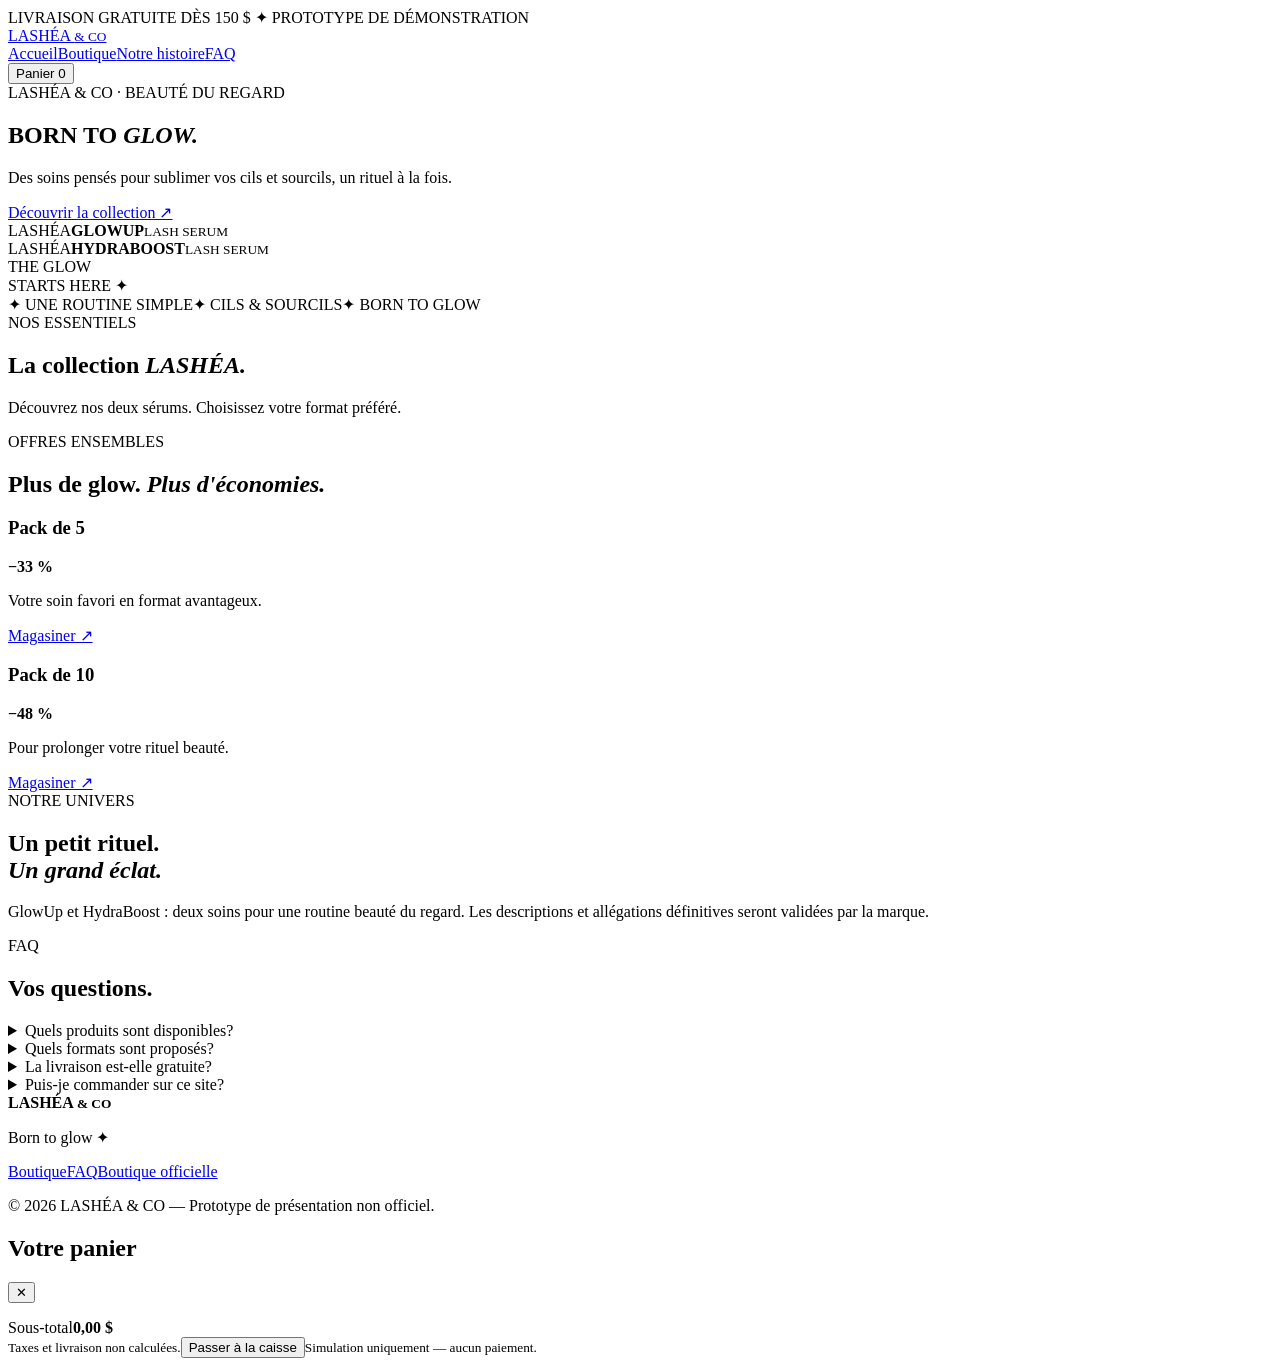
==== index.html @ ee46c4c0 "Add LASHÉA storefront prototype HTML" ====
<!doctype html>
<html lang="fr"><head><meta charset="utf-8"><meta name="viewport" content="width=device-width,initial-scale=1"><meta name="description" content="LASHÉA & CO — Sérums pour cils et sourcils."><title>LASHÉA & CO | Born to Glow</title><link rel="stylesheet" href="styles.css"><script src="app.js" defer></script></head>
<body><div class="notice">LIVRAISON GRATUITE DÈS 150 $ ✦ PROTOTYPE DE DÉMONSTRATION</div><header><a class="logo" href="#accueil">LASHÉA <small>& CO</small></a><nav><a href="#accueil">Accueil</a><a href="#boutique">Boutique</a><a href="#histoire">Notre histoire</a><a href="#faq">FAQ</a></nav><button id="cartOpen">Panier <span id="count">0</span></button></header>
<main><section class="hero" id="accueil"><div class="hero-copy"><span class="eyebrow">LASHÉA & CO · BEAUTÉ DU REGARD</span><h1>BORN TO <em>GLOW.</em></h1><p>Des soins pensés pour sublimer vos cils et sourcils, un rituel à la fois.</p><a class="btn" href="#boutique">Découvrir la collection ↗</a></div><div class="hero-visual"><div class="sun"></div><div class="bottle left"><span>LASHÉA</span><b>GLOWUP</b><small>LASH SERUM</small></div><div class="bottle right"><span>LASHÉA</span><b>HYDRABOOST</b><small>LASH SERUM</small></div><div class="visual-label">THE GLOW<br>STARTS HERE ✦</div></div></section>
<div class="strip"><span>✦ UNE ROUTINE SIMPLE</span><span>✦ CILS & SOURCILS</span><span>✦ BORN TO GLOW</span></div>
<section class="section" id="boutique"><span class="eyebrow">NOS ESSENTIELS</span><h2>La collection <em>LASHÉA.</em></h2><p class="muted">Découvrez nos deux sérums. Choisissez votre format préféré.</p><div class="products" id="products"></div></section>
<section class="offers"><span class="eyebrow">OFFRES ENSEMBLES</span><h2>Plus de glow. <em>Plus d'économies.</em></h2><div class="offer-grid"><div><h3>Pack de 5</h3><strong>−33 %</strong><p>Votre soin favori en format avantageux.</p><a href="#boutique">Magasiner ↗</a></div><div><h3>Pack de 10</h3><strong>−48 %</strong><p>Pour prolonger votre rituel beauté.</p><a href="#boutique">Magasiner ↗</a></div></div></section>
<section class="section story" id="histoire"><span class="eyebrow">NOTRE UNIVERS</span><h2>Un petit rituel.<br><em>Un grand éclat.</em></h2><p>GlowUp et HydraBoost : deux soins pour une routine beauté du regard. Les descriptions et allégations définitives seront validées par la marque.</p></section>
<section class="section" id="faq"><span class="eyebrow">FAQ</span><h2>Vos questions.</h2><details><summary>Quels produits sont disponibles?</summary><p>GlowUp et HydraBoost, sérums pour cils et sourcils.</p></details><details><summary>Quels formats sont proposés?</summary><p>Unité, pack de 5 et pack de 10. Les prix finaux restent à confirmer.</p></details><details><summary>La livraison est-elle gratuite?</summary><p>Le seuil annoncé est de 150 $, sous réserve de confirmation des conditions.</p></details><details><summary>Puis-je commander sur ce site?</summary><p>Non. Il s'agit d'un prototype : aucun paiement réel n'est activé.</p></details></section></main>
<footer><div><strong class="logo">LASHÉA <small>& CO</small></strong><p>Born to glow ✦</p></div><div><a href="#boutique">Boutique</a><a href="#faq">FAQ</a><a href="https://lashea-co-store.myshopify.com/">Boutique officielle</a></div><p>© 2026 LASHÉA & CO — Prototype de présentation non officiel.</p></footer>
<div id="shade" hidden></div><aside id="cart" aria-label="Panier" aria-hidden="true"><div class="cart-head"><h2>Votre panier</h2><button id="cartClose" aria-label="Fermer">✕</button></div><div id="cartItems"></div><div class="cart-bottom"><p id="shipping"></p><div class="total"><span>Sous-total</span><b id="total">0,00 $</b></div><small>Taxes et livraison non calculées.</small><button class="btn" id="checkout">Passer à la caisse</button><small>Simulation uniquement — aucun paiement.</small></div></aside>
<dialog id="productModal"><button class="x" id="productClose" aria-label="Fermer">✕</button><div id="productContent"></div></dialog><dialog id="demoModal"><h2>Prototype de démonstration ✦</h2><p>Le panier fonctionne, mais aucun paiement réel n'est accepté. Stripe et la gestion sécurisée des commandes seront ajoutés avant le lancement.</p><button class="btn" id="demoClose">Continuer</button></dialog></body></html>
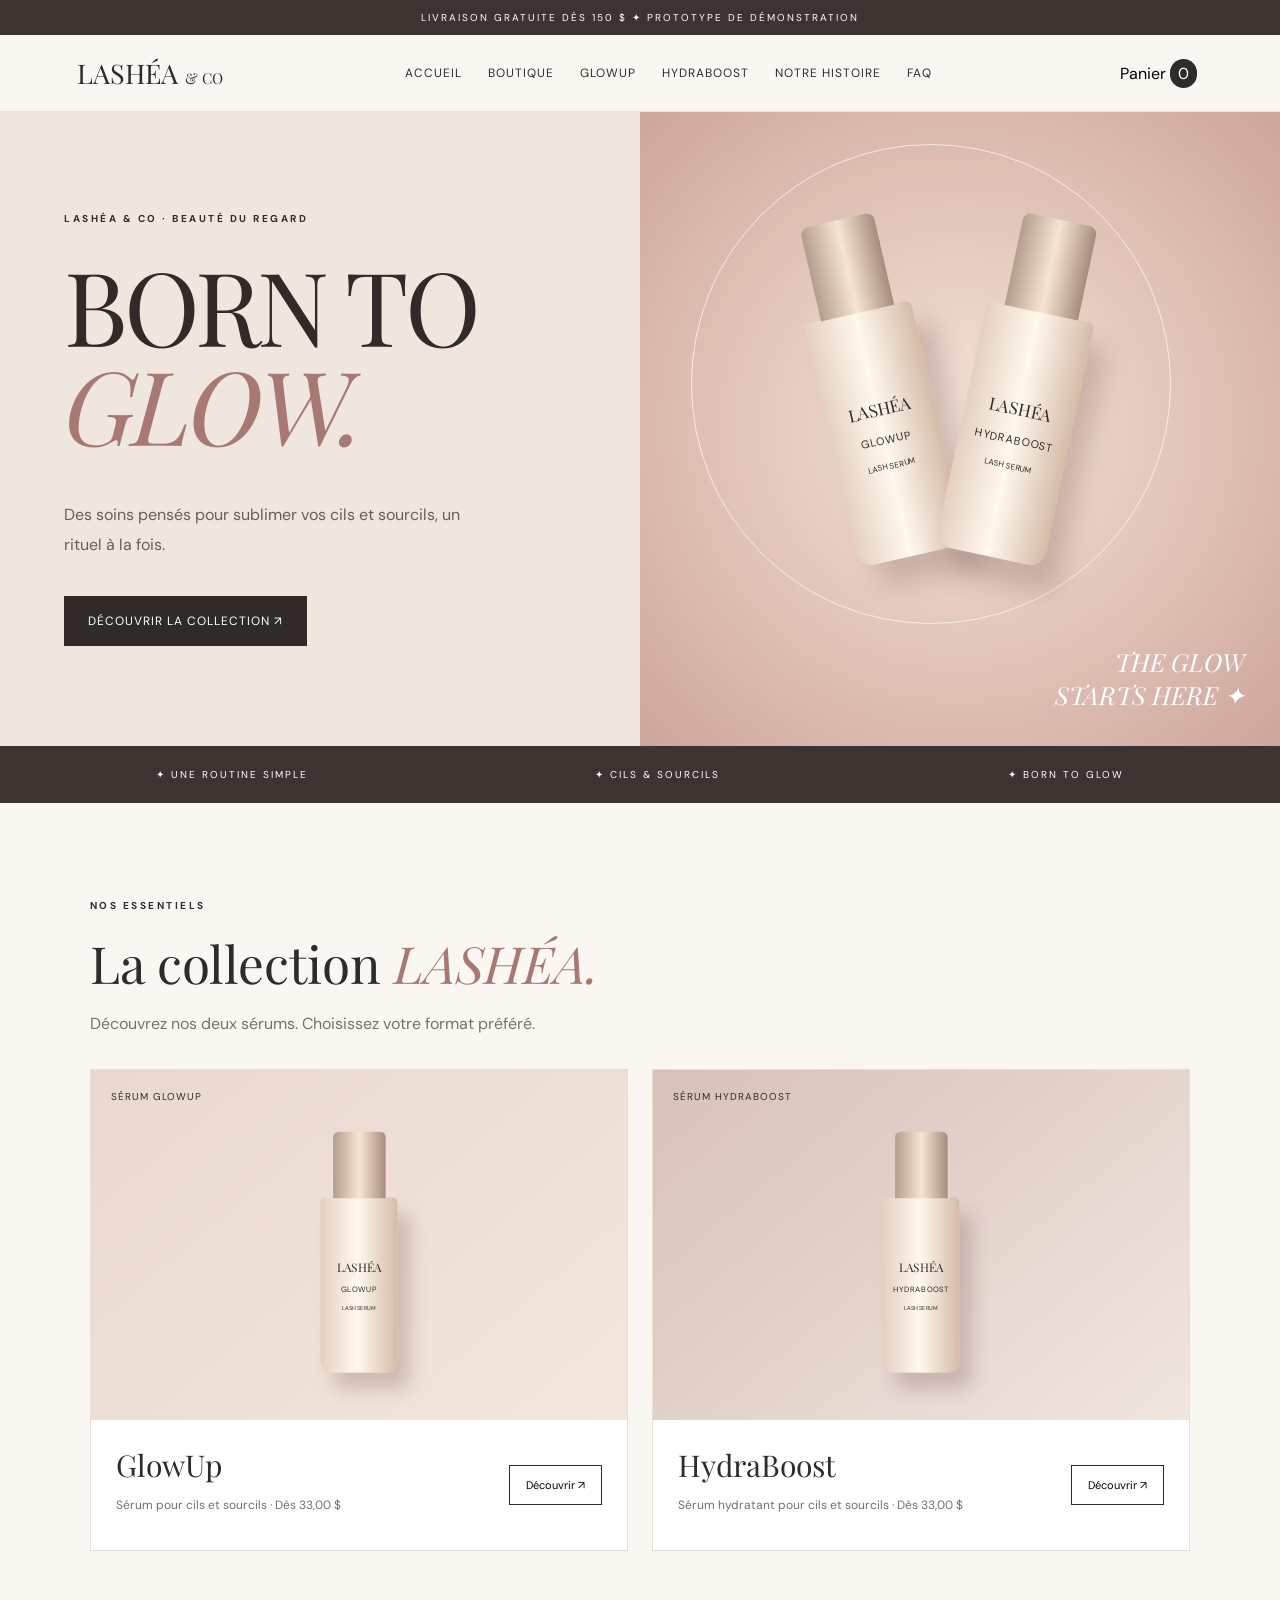
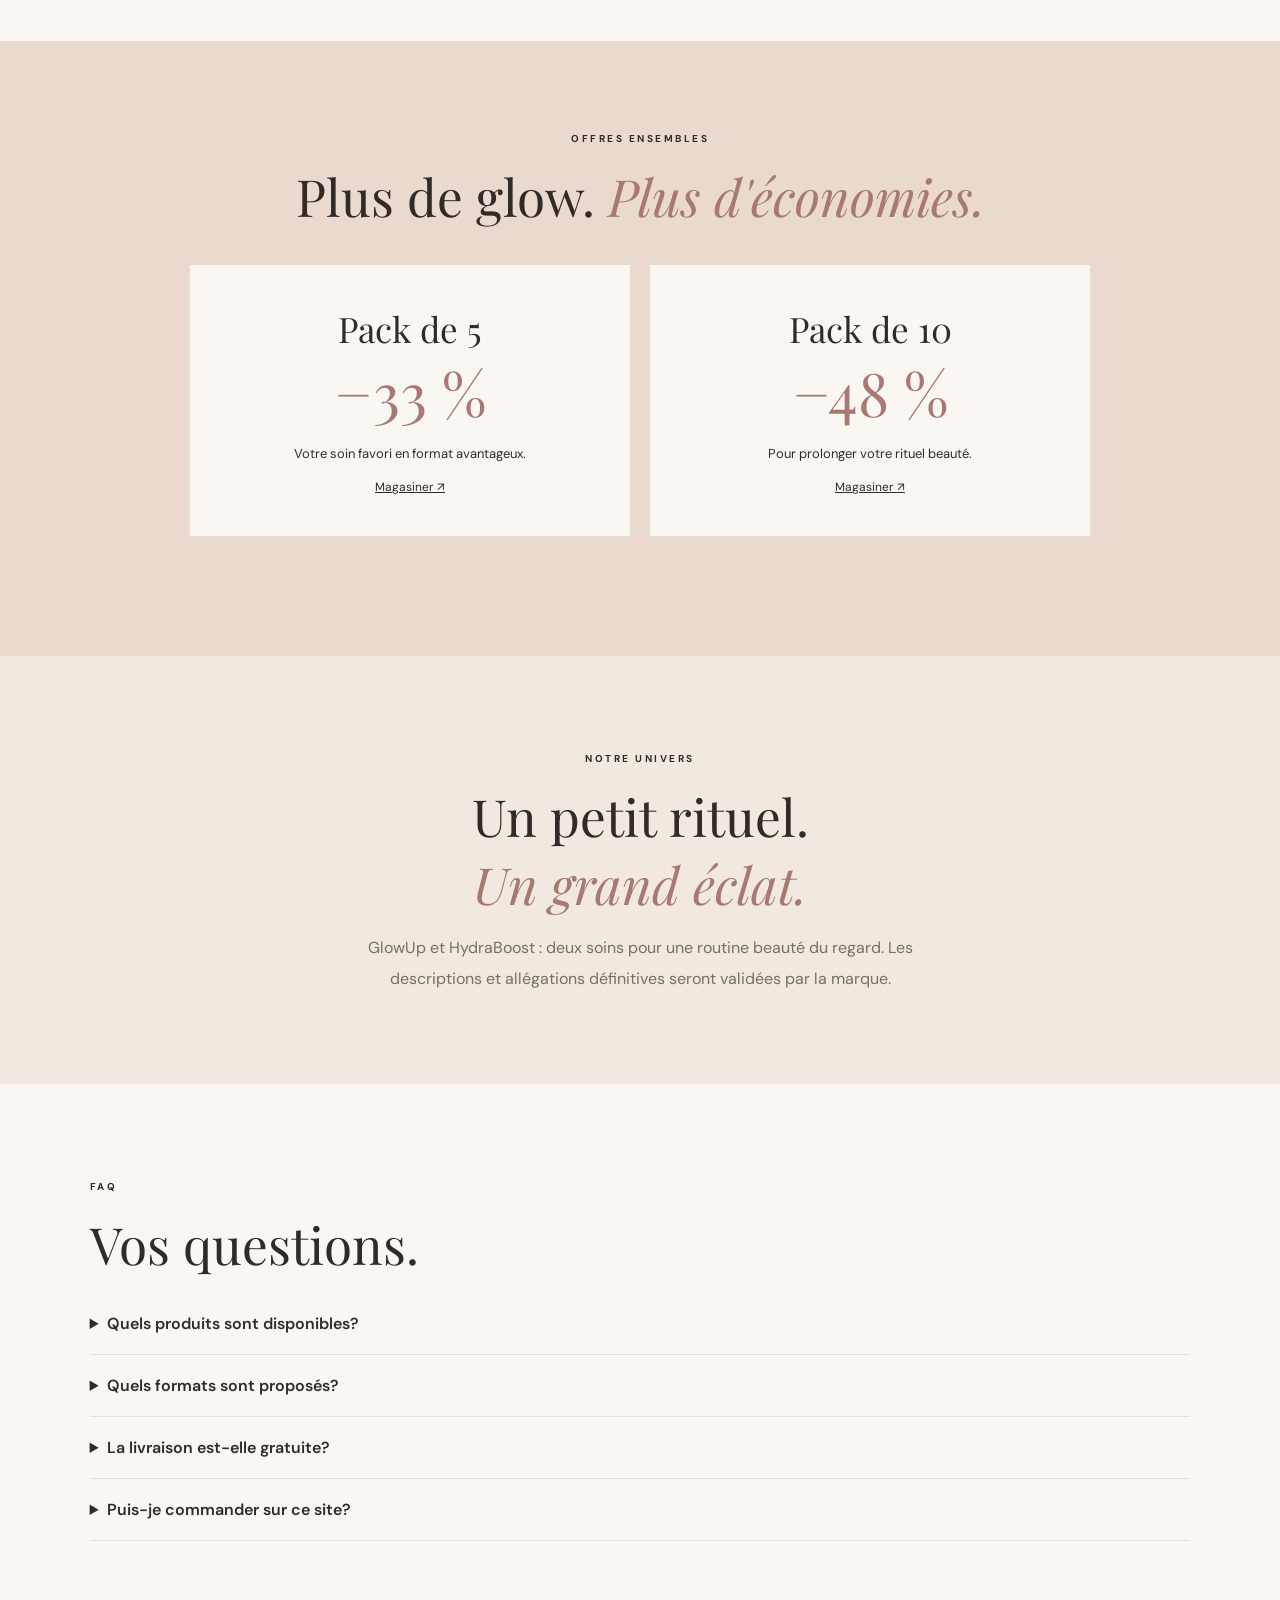
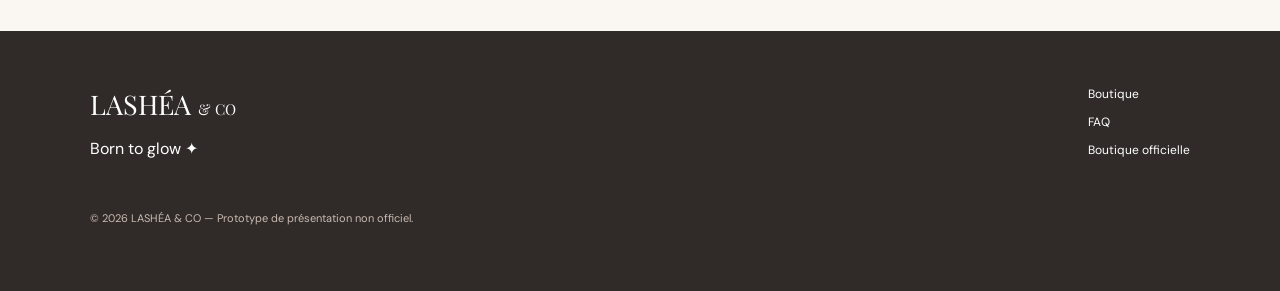
==== commit 585793c1: "Add dedicated product page container and product navigation" ====
--- a/index.html
+++ b/index.html
@@ -1,12 +1,12 @@
 <!doctype html>
 <html lang="fr"><head><meta charset="utf-8"><meta name="viewport" content="width=device-width,initial-scale=1"><meta name="description" content="LASHÉA & CO — Sérums pour cils et sourcils."><title>LASHÉA & CO | Born to Glow</title><link rel="stylesheet" href="styles.css"><script src="app.js" defer></script></head>
-<body><div class="notice">LIVRAISON GRATUITE DÈS 150 $ ✦ PROTOTYPE DE DÉMONSTRATION</div><header><a class="logo" href="#accueil">LASHÉA <small>& CO</small></a><nav><a href="#accueil">Accueil</a><a href="#boutique">Boutique</a><a href="#histoire">Notre histoire</a><a href="#faq">FAQ</a></nav><button id="cartOpen">Panier <span id="count">0</span></button></header>
-<main><section class="hero" id="accueil"><div class="hero-copy"><span class="eyebrow">LASHÉA & CO · BEAUTÉ DU REGARD</span><h1>BORN TO <em>GLOW.</em></h1><p>Des soins pensés pour sublimer vos cils et sourcils, un rituel à la fois.</p><a class="btn" href="#boutique">Découvrir la collection ↗</a></div><div class="hero-visual"><div class="sun"></div><div class="bottle left"><span>LASHÉA</span><b>GLOWUP</b><small>LASH SERUM</small></div><div class="bottle right"><span>LASHÉA</span><b>HYDRABOOST</b><small>LASH SERUM</small></div><div class="visual-label">THE GLOW<br>STARTS HERE ✦</div></div></section>
+<body><div class="notice">LIVRAISON GRATUITE DÈS 150 $ ✦ PROTOTYPE DE DÉMONSTRATION</div><header><a class="logo" href="#accueil">LASHÉA <small>& CO</small></a><nav><a href="#accueil">Accueil</a><a href="#boutique">Boutique</a><a href="#produit/glowup">GlowUp</a><a href="#produit/hydraboost">HydraBoost</a><a href="#histoire">Notre histoire</a><a href="#faq">FAQ</a></nav><button id="cartOpen">Panier <span id="count">0</span></button></header>
+<main><section id="productPage" class="section" hidden></section><div id="homeContent"><section class="hero" id="accueil"><div class="hero-copy"><span class="eyebrow">LASHÉA & CO · BEAUTÉ DU REGARD</span><h1>BORN TO <em>GLOW.</em></h1><p>Des soins pensés pour sublimer vos cils et sourcils, un rituel à la fois.</p><a class="btn" href="#boutique">Découvrir la collection ↗</a></div><div class="hero-visual"><div class="sun"></div><div class="bottle left"><span>LASHÉA</span><b>GLOWUP</b><small>LASH SERUM</small></div><div class="bottle right"><span>LASHÉA</span><b>HYDRABOOST</b><small>LASH SERUM</small></div><div class="visual-label">THE GLOW<br>STARTS HERE ✦</div></div></section>
 <div class="strip"><span>✦ UNE ROUTINE SIMPLE</span><span>✦ CILS & SOURCILS</span><span>✦ BORN TO GLOW</span></div>
 <section class="section" id="boutique"><span class="eyebrow">NOS ESSENTIELS</span><h2>La collection <em>LASHÉA.</em></h2><p class="muted">Découvrez nos deux sérums. Choisissez votre format préféré.</p><div class="products" id="products"></div></section>
 <section class="offers"><span class="eyebrow">OFFRES ENSEMBLES</span><h2>Plus de glow. <em>Plus d'économies.</em></h2><div class="offer-grid"><div><h3>Pack de 5</h3><strong>−33 %</strong><p>Votre soin favori en format avantageux.</p><a href="#boutique">Magasiner ↗</a></div><div><h3>Pack de 10</h3><strong>−48 %</strong><p>Pour prolonger votre rituel beauté.</p><a href="#boutique">Magasiner ↗</a></div></div></section>
 <section class="section story" id="histoire"><span class="eyebrow">NOTRE UNIVERS</span><h2>Un petit rituel.<br><em>Un grand éclat.</em></h2><p>GlowUp et HydraBoost : deux soins pour une routine beauté du regard. Les descriptions et allégations définitives seront validées par la marque.</p></section>
-<section class="section" id="faq"><span class="eyebrow">FAQ</span><h2>Vos questions.</h2><details><summary>Quels produits sont disponibles?</summary><p>GlowUp et HydraBoost, sérums pour cils et sourcils.</p></details><details><summary>Quels formats sont proposés?</summary><p>Unité, pack de 5 et pack de 10. Les prix finaux restent à confirmer.</p></details><details><summary>La livraison est-elle gratuite?</summary><p>Le seuil annoncé est de 150 $, sous réserve de confirmation des conditions.</p></details><details><summary>Puis-je commander sur ce site?</summary><p>Non. Il s'agit d'un prototype : aucun paiement réel n'est activé.</p></details></section></main>
+<section class="section" id="faq"><span class="eyebrow">FAQ</span><h2>Vos questions.</h2><details><summary>Quels produits sont disponibles?</summary><p>GlowUp et HydraBoost, sérums pour cils et sourcils.</p></details><details><summary>Quels formats sont proposés?</summary><p>Unité, pack de 5 et pack de 10. Les prix finaux restent à confirmer.</p></details><details><summary>La livraison est-elle gratuite?</summary><p>Le seuil annoncé est de 150 $, sous réserve de confirmation des conditions.</p></details><details><summary>Puis-je commander sur ce site?</summary><p>Non. Il s'agit d'un prototype : aucun paiement réel n'est activé.</p></details></section></div></main>
 <footer><div><strong class="logo">LASHÉA <small>& CO</small></strong><p>Born to glow ✦</p></div><div><a href="#boutique">Boutique</a><a href="#faq">FAQ</a><a href="https://lashea-co-store.myshopify.com/">Boutique officielle</a></div><p>© 2026 LASHÉA & CO — Prototype de présentation non officiel.</p></footer>
 <div id="shade" hidden></div><aside id="cart" aria-label="Panier" aria-hidden="true"><div class="cart-head"><h2>Votre panier</h2><button id="cartClose" aria-label="Fermer">✕</button></div><div id="cartItems"></div><div class="cart-bottom"><p id="shipping"></p><div class="total"><span>Sous-total</span><b id="total">0,00 $</b></div><small>Taxes et livraison non calculées.</small><button class="btn" id="checkout">Passer à la caisse</button><small>Simulation uniquement — aucun paiement.</small></div></aside>
 <dialog id="productModal"><button class="x" id="productClose" aria-label="Fermer">✕</button><div id="productContent"></div></dialog><dialog id="demoModal"><h2>Prototype de démonstration ✦</h2><p>Le panier fonctionne, mais aucun paiement réel n'est accepté. Stripe et la gestion sécurisée des commandes seront ajoutés avant le lancement.</p><button class="btn" id="demoClose">Continuer</button></dialog></body></html>
--- a/styles.css
+++ b/styles.css
@@ -0,0 +1,2 @@
+@import url('https://fonts.googleapis.com/css2?family=DM+Sans:wght@400;500;600;700&family=Playfair+Display:ital,wght@0,400;1,400&display=swap');
+:root{--cream:#faf7f2;--ink:#302b28;--rose:#b88780;--line:#e7ded5}*{box-sizing:border-box}html{scroll-behavior:smooth}body{margin:0;background:var(--cream);color:var(--ink);font-family:'DM Sans',sans-serif}button,a{font:inherit}button{cursor:pointer}a{text-decoration:none;color:inherit}.notice{text-align:center;background:#3c3431;color:white;padding:11px;font-size:10px;letter-spacing:2px}header{position:sticky;top:0;z-index:10;background:var(--cream);border-bottom:1px solid var(--line);padding:20px 6%;display:flex;align-items:center;justify-content:space-between;gap:20px}.logo{font:27px 'Playfair Display',serif;white-space:nowrap}.logo small{font-size:15px}nav{display:flex;gap:26px;font-size:12px;text-transform:uppercase;letter-spacing:1px}nav a:hover{color:var(--rose)}header button{border:0;background:none;white-space:nowrap}#count{background:var(--ink);color:white;border-radius:20px;padding:4px 8px}.hero{display:grid;grid-template-columns:1fr 1fr;min-height:570px;background:#efe7de}.hero-copy{padding:100px 10%;display:flex;align-items:flex-start;justify-content:center;flex-direction:column}.eyebrow{font-size:10px;letter-spacing:2.5px;font-weight:700}.hero h1{font:normal clamp(65px,8vw,120px)/.97 'Playfair Display',serif;letter-spacing:-4px;margin:30px 0}.hero h1 em,h2 em{color:#a87972}.hero p{line-height:1.9;color:#665e59;max-width:400px}.btn{display:inline-block;background:var(--ink);color:white;border:1px solid var(--ink);padding:16px 23px;font-size:12px;text-transform:uppercase;letter-spacing:1px;margin-top:20px}.btn:hover{background:#66534e}.hero-visual{position:relative;overflow:hidden;min-height:470px;background:radial-gradient(circle,#f6e5da,#cda59a)}.sun{position:absolute;border:1px solid #ffffffaa;width:480px;height:480px;border-radius:50%;top:5%;left:8%}.bottle{width:110px;height:250px;position:absolute;top:31%;left:39%;border-radius:7px 7px 16px 16px;background:linear-gradient(90deg,#e4d0c0,#fff8ed 48%,#d5bba9);box-shadow:18px 24px 24px #6b4d4940;display:flex;flex-direction:column;align-items:center;justify-content:center;gap:14px;font:17px 'Playfair Display',serif}.bottle:before{content:'';position:absolute;width:75px;height:95px;top:-94px;border-radius:8px 8px 0 0;background:linear-gradient(90deg,#b49d8d,#f7e5d3,#a78c7d)}.bottle b{font:11px 'DM Sans',sans-serif;letter-spacing:1px}.bottle small{font:8px 'DM Sans',sans-serif}.bottle.left{transform:translateX(-60px) rotate(-13deg)}.bottle.right{transform:translateX(70px) rotate(12deg)}.visual-label{position:absolute;bottom:35px;right:35px;color:white;font:italic 25px 'Playfair Display',serif;text-align:right}.strip{display:flex;justify-content:space-around;gap:20px;flex-wrap:wrap;background:#3c3431;color:white;padding:22px;font-size:10px;letter-spacing:2px}.section{padding:90px 7%}.section h2,.offers h2{font:normal clamp(35px,4vw,58px) 'Playfair Display',serif;margin:15px 0}.muted{color:#7b7069}.products{display:grid;grid-template-columns:repeat(2,minmax(0,1fr));gap:24px;margin-top:35px}.product{background:white;border:1px solid var(--line)}.product-art{height:350px;position:relative;display:grid;place-items:center;background:linear-gradient(140deg,#e9d8cd,#f4e7dc)}.product:nth-child(2) .product-art{background:linear-gradient(140deg,#d7c1b7,#f1e6df)}.product-art .bottle{position:relative;top:40px;left:auto;transform:none;scale:.7}.tag{position:absolute;top:20px;left:20px;font-size:10px;letter-spacing:1px}.product-info{padding:25px;display:flex;justify-content:space-between;align-items:center;gap:12px}.product-info h3{font:30px 'Playfair Display',serif;margin:0}.product-info p{font-size:12px;color:#776e68}.product-info button{background:none;border:1px solid var(--ink);padding:12px 16px;font-size:11px}.offers{text-align:center;background:#e9d9ce;padding:85px 7%}.offer-grid{display:grid;grid-template-columns:1fr 1fr;gap:20px;max-width:900px;margin:35px auto}.offer-grid>div{background:#faf7f2;padding:40px 20px}.offer-grid h3{font:35px 'Playfair Display',serif;margin:0}.offer-grid strong{font:60px 'Playfair Display',serif;color:#a87972}.offer-grid p{font-size:13px}.offer-grid a{text-decoration:underline;font-size:12px}.story{text-align:center;background:#f1e8df}.story p{max-width:620px;margin:auto;line-height:1.9;color:#776e68}details{border-bottom:1px solid var(--line);padding:20px 0}summary{cursor:pointer;font-weight:600}details p{color:#776e68;line-height:1.8}footer{background:#302b28;color:white;padding:55px 7%;display:flex;justify-content:space-between;gap:25px;flex-wrap:wrap}footer div:nth-child(2){display:flex;flex-direction:column;gap:12px;font-size:12px}footer>p{font-size:11px;color:#c9bbb3;width:100%}#shade{position:fixed;inset:0;background:#0007;z-index:20}#shade[hidden]{display:none}#cart{position:fixed;right:0;top:0;bottom:0;width:min(420px,100vw);background:var(--cream);z-index:21;transform:translateX(105%);transition:transform .25s;display:flex;flex-direction:column}#cart.open{transform:translateX(0)}.cart-head{display:flex;justify-content:space-between;align-items:center;padding:20px;border-bottom:1px solid var(--line)}.cart-head button,.x{border:0;background:none;font-size:23px}.cart-head h2{font:30px 'Playfair Display',serif}#cartItems{padding:20px;overflow:auto;flex:1}.line{padding:15px 0;border-bottom:1px solid var(--line);display:flex;justify-content:space-between;gap:10px}.line small{display:block;color:#7b7069;margin:8px 0}.qty{display:flex;gap:12px;align-items:center}.qty button{border:1px solid var(--line);background:white;padding:5px 10px}.cart-bottom{border-top:1px solid var(--line);padding:20px}.cart-bottom small{display:block;color:#7b7069;font-size:11px;margin-top:12px}.cart-bottom .btn{width:100%}.total{display:flex;justify-content:space-between;margin:20px 0}dialog{border:0;background:var(--cream);color:var(--ink);width:min(560px,calc(100% - 25px));padding:40px;box-shadow:0 15px 60px #0004}dialog::backdrop{background:#0008}dialog h2{font:40px 'Playfair Display',serif}dialog p{line-height:1.8;color:#7b7069}dialog .x{position:absolute;top:10px;right:15px}.format{width:100%;display:flex;justify-content:space-between;gap:12px;padding:15px;background:white;border:1px solid var(--line);margin:8px 0;text-align:left}.format.selected{outline:2px solid var(--ink)}.actions{display:flex;gap:12px;align-items:center}.actions input{width:70px;padding:15px;border:1px solid var(--line)}.actions .btn{flex:1}#demoModal{text-align:center}@media(max-width:800px){header{padding:16px 5%;flex-wrap:wrap}nav{order:3;width:100%;justify-content:center;gap:16px;overflow:auto}nav a{font-size:10px}.hero{grid-template-columns:1fr}.hero-copy{padding:65px 7%}.hero h1{font-size:78px}.hero-visual{min-height:440px}.section{padding:65px 5%}.product-art{height:290px}.product-info{flex-wrap:wrap}.product-info button{width:100%}}@media(max-width:520px){.products,.offer-grid{grid-template-columns:1fr}.hero h1{font-size:65px}.product-art{height:320px}.strip{font-size:9px}.logo{font-size:23px}dialog{padding:25px}}
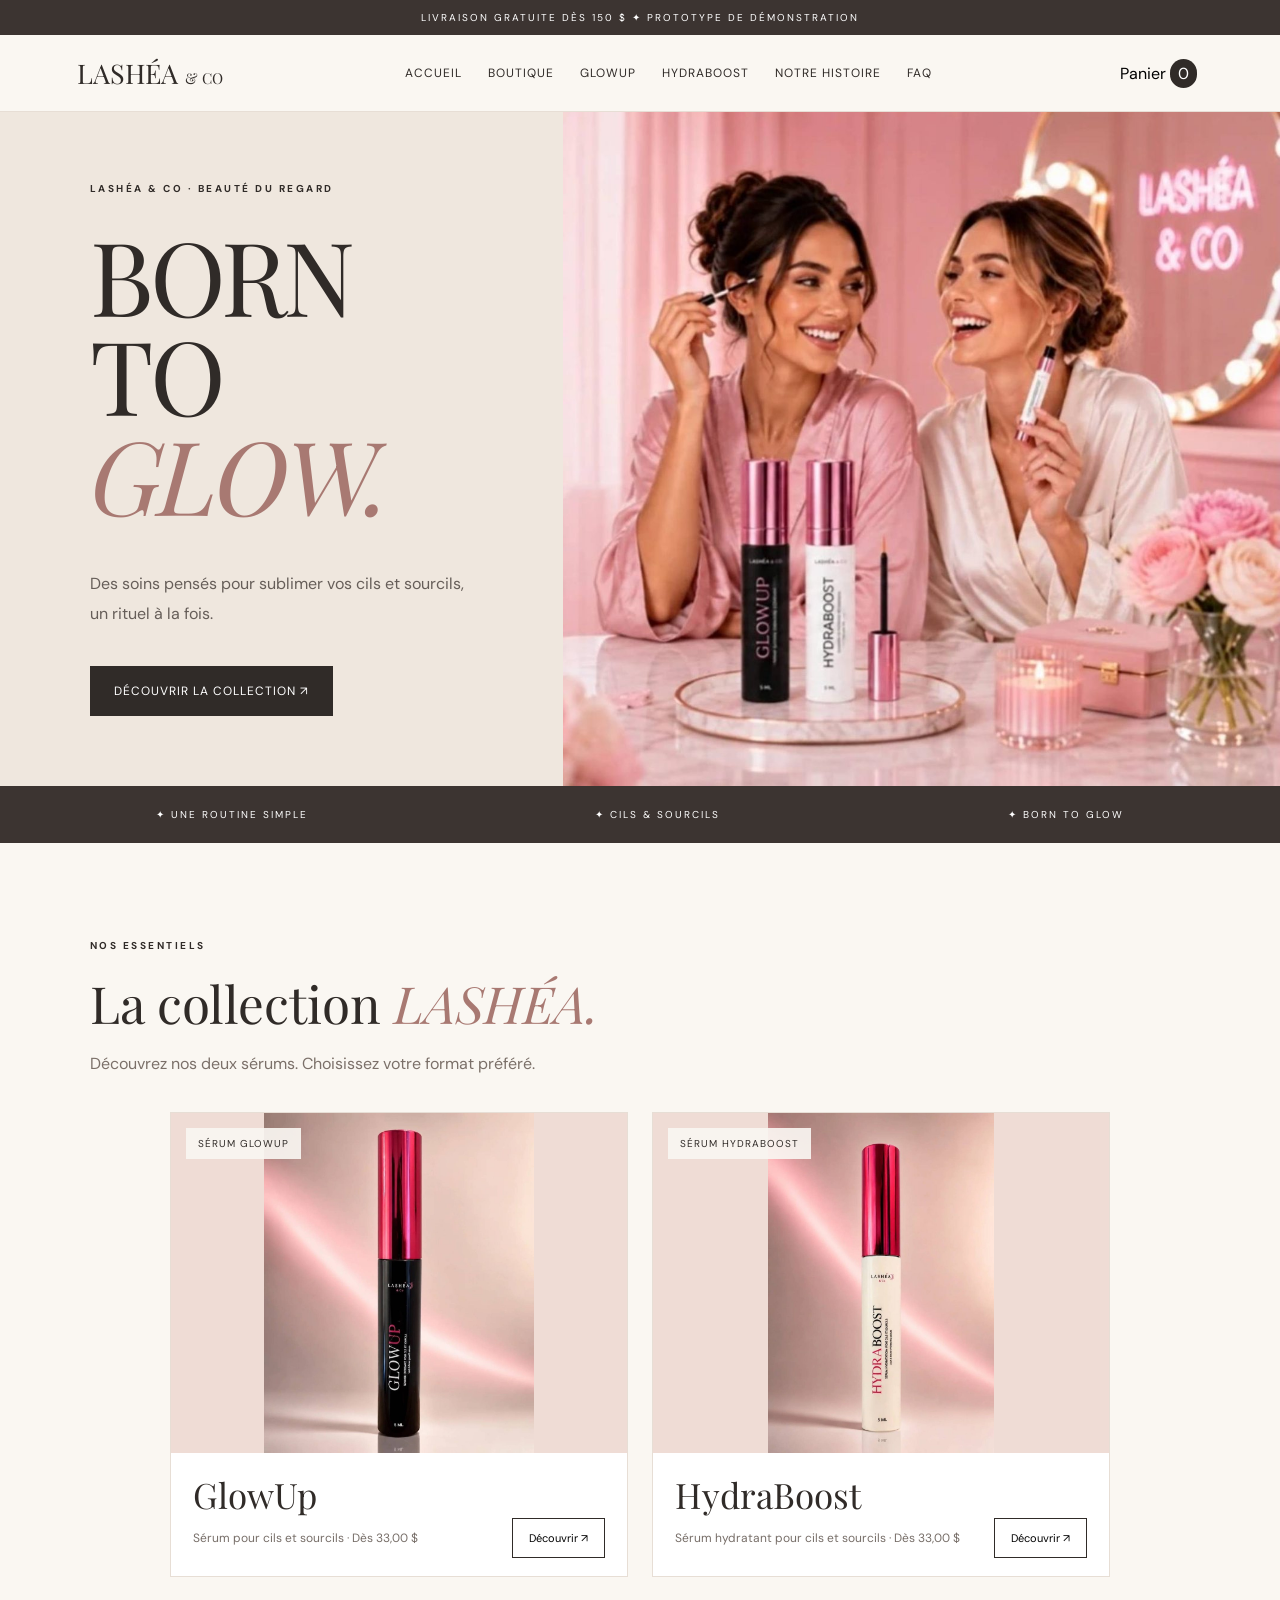
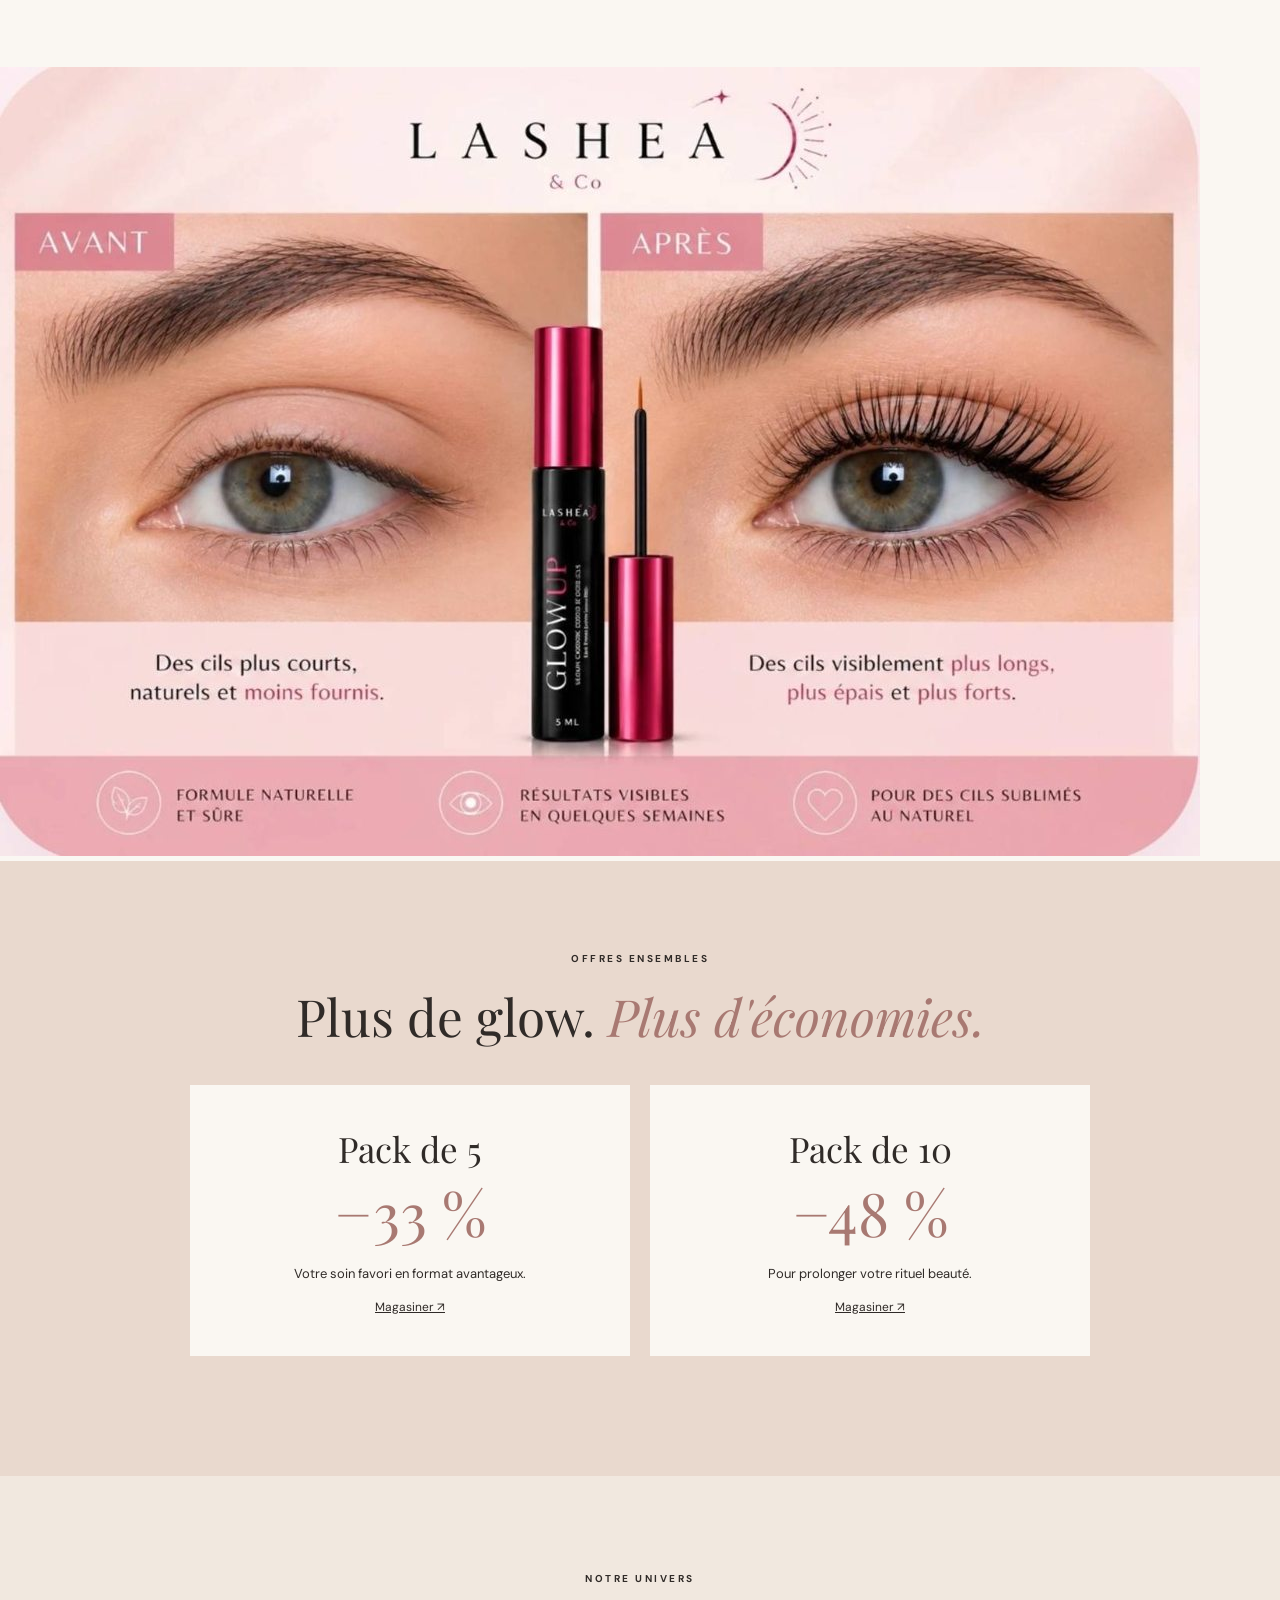
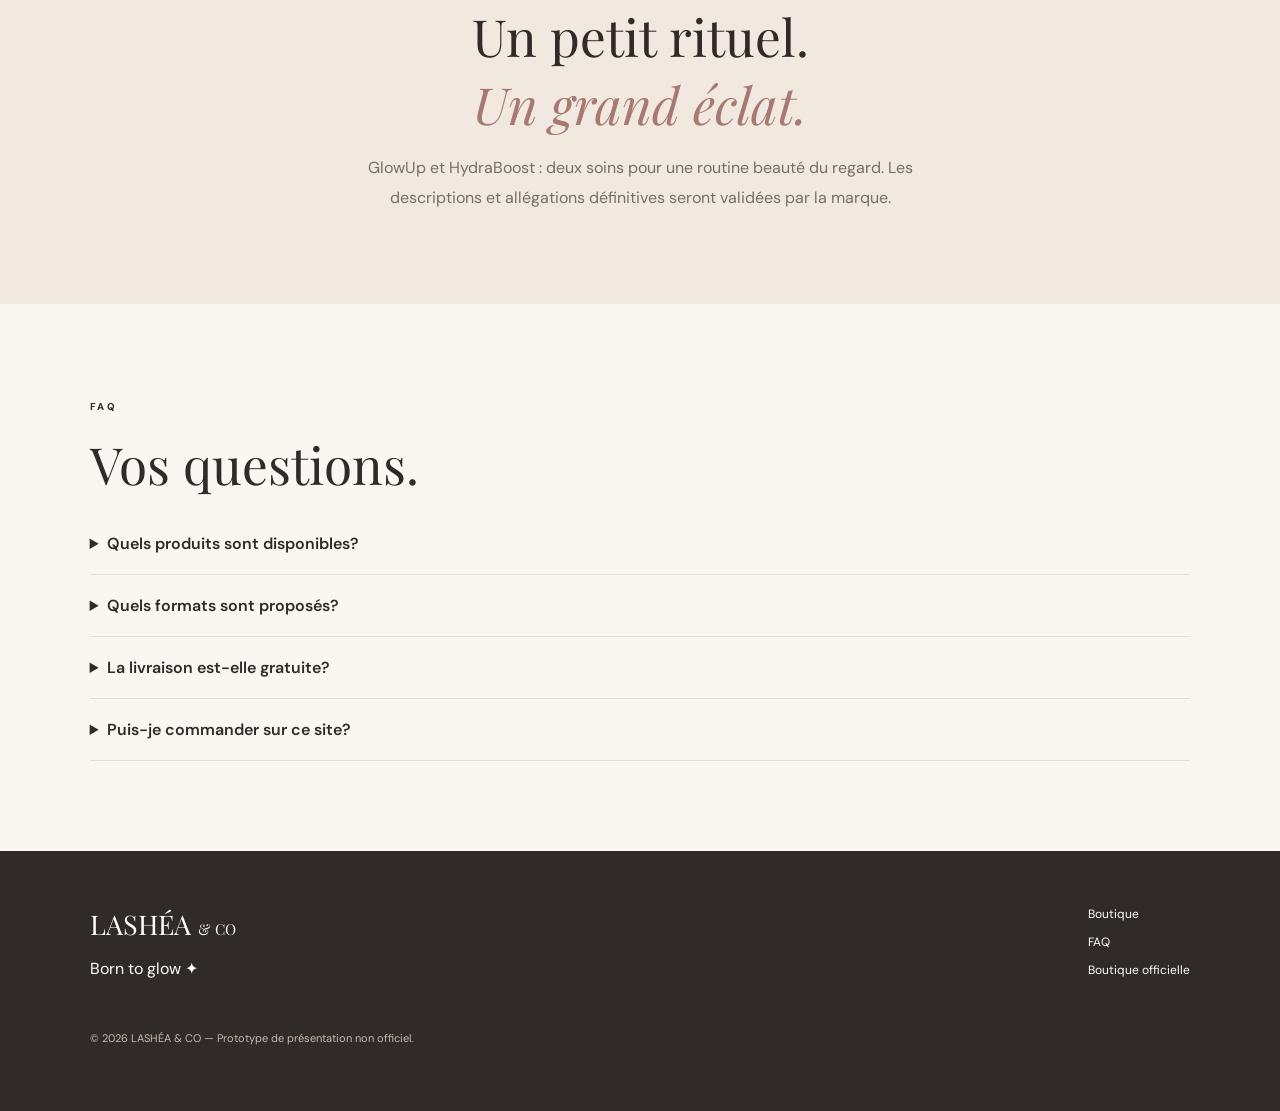
==== commit f568fffa: "Place GlowUp before-after image on homepage only" ====
--- a/index.html
+++ b/index.html
@@ -1,10 +1,10 @@
 <!doctype html>
 <html lang="fr"><head><meta charset="utf-8"><meta name="viewport" content="width=device-width,initial-scale=1"><meta name="description" content="LASHÉA & CO — Sérums pour cils et sourcils."><title>LASHÉA & CO | Born to Glow</title><link rel="stylesheet" href="styles.css"><script src="app.js" defer></script></head>
 <body><div class="notice">LIVRAISON GRATUITE DÈS 150 $ ✦ PROTOTYPE DE DÉMONSTRATION</div><header><a class="logo" href="#accueil">LASHÉA <small>& CO</small></a><nav><a href="#accueil">Accueil</a><a href="#boutique">Boutique</a><a href="#produit/glowup">GlowUp</a><a href="#produit/hydraboost">HydraBoost</a><a href="#histoire">Notre histoire</a><a href="#faq">FAQ</a></nav><button id="cartOpen">Panier <span id="count">0</span></button></header>
-<main><section id="productPage" class="section" hidden></section><div id="homeContent"><section class="hero" id="accueil"><div class="hero-copy"><span class="eyebrow">LASHÉA & CO · BEAUTÉ DU REGARD</span><h1>BORN TO <em>GLOW.</em></h1><p>Des soins pensés pour sublimer vos cils et sourcils, un rituel à la fois.</p><a class="btn" href="#boutique">Découvrir la collection ↗</a></div><div class="hero-visual"><div class="sun"></div><div class="bottle left"><span>LASHÉA</span><b>GLOWUP</b><small>LASH SERUM</small></div><div class="bottle right"><span>LASHÉA</span><b>HYDRABOOST</b><small>LASH SERUM</small></div><div class="visual-label">THE GLOW<br>STARTS HERE ✦</div></div></section>
+<main><section id="productPage" class="section" hidden></section><div id="homeContent"><section class="hero" id="accueil"><div class="hero-copy"><span class="eyebrow">LASHÉA & CO · BEAUTÉ DU REGARD</span><h1>BORN TO <em>GLOW.</em></h1><p>Des soins pensés pour sublimer vos cils et sourcils, un rituel à la fois.</p><a class="btn" href="#boutique">Découvrir la collection ↗</a></div><div class="hero-visual"><img class="lifestyle-photo" src="images/lashea-lifestyle.jpg" alt="Univers beauté LASHÉA & CO" onerror="this.style.display='none'"><div class="sun"></div><div class="bottle left"><span>LASHÉA</span><b>GLOWUP</b><small>LASH SERUM</small></div><div class="bottle right"><span>LASHÉA</span><b>HYDRABOOST</b><small>LASH SERUM</small></div><div class="visual-label">THE GLOW<br>STARTS HERE ✦</div></div></section>
 <div class="strip"><span>✦ UNE ROUTINE SIMPLE</span><span>✦ CILS & SOURCILS</span><span>✦ BORN TO GLOW</span></div>
 <section class="section" id="boutique"><span class="eyebrow">NOS ESSENTIELS</span><h2>La collection <em>LASHÉA.</em></h2><p class="muted">Découvrez nos deux sérums. Choisissez votre format préféré.</p><div class="products" id="products"></div></section>
-<section class="offers"><span class="eyebrow">OFFRES ENSEMBLES</span><h2>Plus de glow. <em>Plus d'économies.</em></h2><div class="offer-grid"><div><h3>Pack de 5</h3><strong>−33 %</strong><p>Votre soin favori en format avantageux.</p><a href="#boutique">Magasiner ↗</a></div><div><h3>Pack de 10</h3><strong>−48 %</strong><p>Pour prolonger votre rituel beauté.</p><a href="#boutique">Magasiner ↗</a></div></div></section>
+<section class="results-home" aria-label="Résultats GlowUp avant et après"><img src="images/glowup-results.jpg" alt="Visuel avant et après GlowUp" loading="lazy"></section><section class="offers"><span class="eyebrow">OFFRES ENSEMBLES</span><h2>Plus de glow. <em>Plus d'économies.</em></h2><div class="offer-grid"><div><h3>Pack de 5</h3><strong>−33 %</strong><p>Votre soin favori en format avantageux.</p><a href="#boutique">Magasiner ↗</a></div><div><h3>Pack de 10</h3><strong>−48 %</strong><p>Pour prolonger votre rituel beauté.</p><a href="#boutique">Magasiner ↗</a></div></div></section>
 <section class="section story" id="histoire"><span class="eyebrow">NOTRE UNIVERS</span><h2>Un petit rituel.<br><em>Un grand éclat.</em></h2><p>GlowUp et HydraBoost : deux soins pour une routine beauté du regard. Les descriptions et allégations définitives seront validées par la marque.</p></section>
 <section class="section" id="faq"><span class="eyebrow">FAQ</span><h2>Vos questions.</h2><details><summary>Quels produits sont disponibles?</summary><p>GlowUp et HydraBoost, sérums pour cils et sourcils.</p></details><details><summary>Quels formats sont proposés?</summary><p>Unité, pack de 5 et pack de 10. Les prix finaux restent à confirmer.</p></details><details><summary>La livraison est-elle gratuite?</summary><p>Le seuil annoncé est de 150 $, sous réserve de confirmation des conditions.</p></details><details><summary>Puis-je commander sur ce site?</summary><p>Non. Il s'agit d'un prototype : aucun paiement réel n'est activé.</p></details></section></div></main>
 <footer><div><strong class="logo">LASHÉA <small>& CO</small></strong><p>Born to glow ✦</p></div><div><a href="#boutique">Boutique</a><a href="#faq">FAQ</a><a href="https://lashea-co-store.myshopify.com/">Boutique officielle</a></div><p>© 2026 LASHÉA & CO — Prototype de présentation non officiel.</p></footer>
--- a/styles.css
+++ b/styles.css
@@ -1,2 +1,83 @@
 @import url('https://fonts.googleapis.com/css2?family=DM+Sans:wght@400;500;600;700&family=Playfair+Display:ital,wght@0,400;1,400&display=swap');
-:root{--cream:#faf7f2;--ink:#302b28;--rose:#b88780;--line:#e7ded5}*{box-sizing:border-box}html{scroll-behavior:smooth}body{margin:0;background:var(--cream);color:var(--ink);font-family:'DM Sans',sans-serif}button,a{font:inherit}button{cursor:pointer}a{text-decoration:none;color:inherit}.notice{text-align:center;background:#3c3431;color:white;padding:11px;font-size:10px;letter-spacing:2px}header{position:sticky;top:0;z-index:10;background:var(--cream);border-bottom:1px solid var(--line);padding:20px 6%;display:flex;align-items:center;justify-content:space-between;gap:20px}.logo{font:27px 'Playfair Display',serif;white-space:nowrap}.logo small{font-size:15px}nav{display:flex;gap:26px;font-size:12px;text-transform:uppercase;letter-spacing:1px}nav a:hover{color:var(--rose)}header button{border:0;background:none;white-space:nowrap}#count{background:var(--ink);color:white;border-radius:20px;padding:4px 8px}.hero{display:grid;grid-template-columns:1fr 1fr;min-height:570px;background:#efe7de}.hero-copy{padding:100px 10%;display:flex;align-items:flex-start;justify-content:center;flex-direction:column}.eyebrow{font-size:10px;letter-spacing:2.5px;font-weight:700}.hero h1{font:normal clamp(65px,8vw,120px)/.97 'Playfair Display',serif;letter-spacing:-4px;margin:30px 0}.hero h1 em,h2 em{color:#a87972}.hero p{line-height:1.9;color:#665e59;max-width:400px}.btn{display:inline-block;background:var(--ink);color:white;border:1px solid var(--ink);padding:16px 23px;font-size:12px;text-transform:uppercase;letter-spacing:1px;margin-top:20px}.btn:hover{background:#66534e}.hero-visual{position:relative;overflow:hidden;min-height:470px;background:radial-gradient(circle,#f6e5da,#cda59a)}.sun{position:absolute;border:1px solid #ffffffaa;width:480px;height:480px;border-radius:50%;top:5%;left:8%}.bottle{width:110px;height:250px;position:absolute;top:31%;left:39%;border-radius:7px 7px 16px 16px;background:linear-gradient(90deg,#e4d0c0,#fff8ed 48%,#d5bba9);box-shadow:18px 24px 24px #6b4d4940;display:flex;flex-direction:column;align-items:center;justify-content:center;gap:14px;font:17px 'Playfair Display',serif}.bottle:before{content:'';position:absolute;width:75px;height:95px;top:-94px;border-radius:8px 8px 0 0;background:linear-gradient(90deg,#b49d8d,#f7e5d3,#a78c7d)}.bottle b{font:11px 'DM Sans',sans-serif;letter-spacing:1px}.bottle small{font:8px 'DM Sans',sans-serif}.bottle.left{transform:translateX(-60px) rotate(-13deg)}.bottle.right{transform:translateX(70px) rotate(12deg)}.visual-label{position:absolute;bottom:35px;right:35px;color:white;font:italic 25px 'Playfair Display',serif;text-align:right}.strip{display:flex;justify-content:space-around;gap:20px;flex-wrap:wrap;background:#3c3431;color:white;padding:22px;font-size:10px;letter-spacing:2px}.section{padding:90px 7%}.section h2,.offers h2{font:normal clamp(35px,4vw,58px) 'Playfair Display',serif;margin:15px 0}.muted{color:#7b7069}.products{display:grid;grid-template-columns:repeat(2,minmax(0,1fr));gap:24px;margin-top:35px}.product{background:white;border:1px solid var(--line)}.product-art{height:350px;position:relative;display:grid;place-items:center;background:linear-gradient(140deg,#e9d8cd,#f4e7dc)}.product:nth-child(2) .product-art{background:linear-gradient(140deg,#d7c1b7,#f1e6df)}.product-art .bottle{position:relative;top:40px;left:auto;transform:none;scale:.7}.tag{position:absolute;top:20px;left:20px;font-size:10px;letter-spacing:1px}.product-info{padding:25px;display:flex;justify-content:space-between;align-items:center;gap:12px}.product-info h3{font:30px 'Playfair Display',serif;margin:0}.product-info p{font-size:12px;color:#776e68}.product-info button{background:none;border:1px solid var(--ink);padding:12px 16px;font-size:11px}.offers{text-align:center;background:#e9d9ce;padding:85px 7%}.offer-grid{display:grid;grid-template-columns:1fr 1fr;gap:20px;max-width:900px;margin:35px auto}.offer-grid>div{background:#faf7f2;padding:40px 20px}.offer-grid h3{font:35px 'Playfair Display',serif;margin:0}.offer-grid strong{font:60px 'Playfair Display',serif;color:#a87972}.offer-grid p{font-size:13px}.offer-grid a{text-decoration:underline;font-size:12px}.story{text-align:center;background:#f1e8df}.story p{max-width:620px;margin:auto;line-height:1.9;color:#776e68}details{border-bottom:1px solid var(--line);padding:20px 0}summary{cursor:pointer;font-weight:600}details p{color:#776e68;line-height:1.8}footer{background:#302b28;color:white;padding:55px 7%;display:flex;justify-content:space-between;gap:25px;flex-wrap:wrap}footer div:nth-child(2){display:flex;flex-direction:column;gap:12px;font-size:12px}footer>p{font-size:11px;color:#c9bbb3;width:100%}#shade{position:fixed;inset:0;background:#0007;z-index:20}#shade[hidden]{display:none}#cart{position:fixed;right:0;top:0;bottom:0;width:min(420px,100vw);background:var(--cream);z-index:21;transform:translateX(105%);transition:transform .25s;display:flex;flex-direction:column}#cart.open{transform:translateX(0)}.cart-head{display:flex;justify-content:space-between;align-items:center;padding:20px;border-bottom:1px solid var(--line)}.cart-head button,.x{border:0;background:none;font-size:23px}.cart-head h2{font:30px 'Playfair Display',serif}#cartItems{padding:20px;overflow:auto;flex:1}.line{padding:15px 0;border-bottom:1px solid var(--line);display:flex;justify-content:space-between;gap:10px}.line small{display:block;color:#7b7069;margin:8px 0}.qty{display:flex;gap:12px;align-items:center}.qty button{border:1px solid var(--line);background:white;padding:5px 10px}.cart-bottom{border-top:1px solid var(--line);padding:20px}.cart-bottom small{display:block;color:#7b7069;font-size:11px;margin-top:12px}.cart-bottom .btn{width:100%}.total{display:flex;justify-content:space-between;margin:20px 0}dialog{border:0;background:var(--cream);color:var(--ink);width:min(560px,calc(100% - 25px));padding:40px;box-shadow:0 15px 60px #0004}dialog::backdrop{background:#0008}dialog h2{font:40px 'Playfair Display',serif}dialog p{line-height:1.8;color:#7b7069}dialog .x{position:absolute;top:10px;right:15px}.format{width:100%;display:flex;justify-content:space-between;gap:12px;padding:15px;background:white;border:1px solid var(--line);margin:8px 0;text-align:left}.format.selected{outline:2px solid var(--ink)}.actions{display:flex;gap:12px;align-items:center}.actions input{width:70px;padding:15px;border:1px solid var(--line)}.actions .btn{flex:1}#demoModal{text-align:center}@media(max-width:800px){header{padding:16px 5%;flex-wrap:wrap}nav{order:3;width:100%;justify-content:center;gap:16px;overflow:auto}nav a{font-size:10px}.hero{grid-template-columns:1fr}.hero-copy{padding:65px 7%}.hero h1{font-size:78px}.hero-visual{min-height:440px}.section{padding:65px 5%}.product-art{height:290px}.product-info{flex-wrap:wrap}.product-info button{width:100%}}@media(max-width:520px){.products,.offer-grid{grid-template-columns:1fr}.hero h1{font-size:65px}.product-art{height:320px}.strip{font-size:9px}.logo{font-size:23px}dialog{padding:25px}}+:root{--cream:#faf7f2;--ink:#302b28;--rose:#b88780;--line:#e7ded5}*{box-sizing:border-box}html{scroll-behavior:smooth}body{margin:0;background:var(--cream);color:var(--ink);font-family:'DM Sans',sans-serif}button,a{font:inherit}button{cursor:pointer}a{text-decoration:none;color:inherit}.notice{text-align:center;background:#3c3431;color:white;padding:11px;font-size:10px;letter-spacing:2px}header{position:sticky;top:0;z-index:10;background:var(--cream);border-bottom:1px solid var(--line);padding:20px 6%;display:flex;align-items:center;justify-content:space-between;gap:20px}.logo{font:27px 'Playfair Display',serif;white-space:nowrap}.logo small{font-size:15px}nav{display:flex;gap:26px;font-size:12px;text-transform:uppercase;letter-spacing:1px}nav a:hover{color:var(--rose)}header button{border:0;background:none;white-space:nowrap}#count{background:var(--ink);color:white;border-radius:20px;padding:4px 8px}.hero{display:grid;grid-template-columns:1fr 1fr;min-height:570px;background:#efe7de}.hero-copy{padding:100px 10%;display:flex;align-items:flex-start;justify-content:center;flex-direction:column}.eyebrow{font-size:10px;letter-spacing:2.5px;font-weight:700}.hero h1{font:normal clamp(65px,8vw,120px)/.97 'Playfair Display',serif;letter-spacing:-4px;margin:30px 0}.hero h1 em,h2 em{color:#a87972}.hero p{line-height:1.9;color:#665e59;max-width:400px}.btn{display:inline-block;background:var(--ink);color:white;border:1px solid var(--ink);padding:16px 23px;font-size:12px;text-transform:uppercase;letter-spacing:1px;margin-top:20px}.btn:hover{background:#66534e}.hero-visual{position:relative;overflow:hidden;min-height:470px;background:radial-gradient(circle,#f6e5da,#cda59a)}.sun{position:absolute;border:1px solid #ffffffaa;width:480px;height:480px;border-radius:50%;top:5%;left:8%}.bottle{width:110px;height:250px;position:absolute;top:31%;left:39%;border-radius:7px 7px 16px 16px;background:linear-gradient(90deg,#e4d0c0,#fff8ed 48%,#d5bba9);box-shadow:18px 24px 24px #6b4d4940;display:flex;flex-direction:column;align-items:center;justify-content:center;gap:14px;font:17px 'Playfair Display',serif}.bottle:before{content:'';position:absolute;width:75px;height:95px;top:-94px;border-radius:8px 8px 0 0;background:linear-gradient(90deg,#b49d8d,#f7e5d3,#a78c7d)}.bottle b{font:11px 'DM Sans',sans-serif;letter-spacing:1px}.bottle small{font:8px 'DM Sans',sans-serif}.bottle.left{transform:translateX(-60px) rotate(-13deg)}.bottle.right{transform:translateX(70px) rotate(12deg)}.visual-label{position:absolute;bottom:35px;right:35px;color:white;font:italic 25px 'Playfair Display',serif;text-align:right}.strip{display:flex;justify-content:space-around;gap:20px;flex-wrap:wrap;background:#3c3431;color:white;padding:22px;font-size:10px;letter-spacing:2px}.section{padding:90px 7%}.section h2,.offers h2{font:normal clamp(35px,4vw,58px) 'Playfair Display',serif;margin:15px 0}.muted{color:#7b7069}.products{display:grid;grid-template-columns:repeat(2,minmax(0,1fr));gap:24px;margin-top:35px}.product{background:white;border:1px solid var(--line)}.product-art{height:350px;position:relative;display:grid;place-items:center;background:linear-gradient(140deg,#e9d8cd,#f4e7dc)}.product:nth-child(2) .product-art{background:linear-gradient(140deg,#d7c1b7,#f1e6df)}.product-art .bottle{position:relative;top:40px;left:auto;transform:none;scale:.7}.tag{position:absolute;top:20px;left:20px;font-size:10px;letter-spacing:1px}.product-info{padding:25px;display:flex;justify-content:space-between;align-items:center;gap:12px}.product-info h3{font:30px 'Playfair Display',serif;margin:0}.product-info p{font-size:12px;color:#776e68}.product-info button{background:none;border:1px solid var(--ink);padding:12px 16px;font-size:11px}.offers{text-align:center;background:#e9d9ce;padding:85px 7%}.offer-grid{display:grid;grid-template-columns:1fr 1fr;gap:20px;max-width:900px;margin:35px auto}.offer-grid>div{background:#faf7f2;padding:40px 20px}.offer-grid h3{font:35px 'Playfair Display',serif;margin:0}.offer-grid strong{font:60px 'Playfair Display',serif;color:#a87972}.offer-grid p{font-size:13px}.offer-grid a{text-decoration:underline;font-size:12px}.story{text-align:center;background:#f1e8df}.story p{max-width:620px;margin:auto;line-height:1.9;color:#776e68}details{border-bottom:1px solid var(--line);padding:20px 0}summary{cursor:pointer;font-weight:600}details p{color:#776e68;line-height:1.8}footer{background:#302b28;color:white;padding:55px 7%;display:flex;justify-content:space-between;gap:25px;flex-wrap:wrap}footer div:nth-child(2){display:flex;flex-direction:column;gap:12px;font-size:12px}footer>p{font-size:11px;color:#c9bbb3;width:100%}#shade{position:fixed;inset:0;background:#0007;z-index:20}#shade[hidden]{display:none}#cart{position:fixed;right:0;top:0;bottom:0;width:min(420px,100vw);background:var(--cream);z-index:21;transform:translateX(105%);transition:transform .25s;display:flex;flex-direction:column}#cart.open{transform:translateX(0)}.cart-head{display:flex;justify-content:space-between;align-items:center;padding:20px;border-bottom:1px solid var(--line)}.cart-head button,.x{border:0;background:none;font-size:23px}.cart-head h2{font:30px 'Playfair Display',serif}#cartItems{padding:20px;overflow:auto;flex:1}.line{padding:15px 0;border-bottom:1px solid var(--line);display:flex;justify-content:space-between;gap:10px}.line small{display:block;color:#7b7069;margin:8px 0}.qty{display:flex;gap:12px;align-items:center}.qty button{border:1px solid var(--line);background:white;padding:5px 10px}.cart-bottom{border-top:1px solid var(--line);padding:20px}.cart-bottom small{display:block;color:#7b7069;font-size:11px;margin-top:12px}.cart-bottom .btn{width:100%}.total{display:flex;justify-content:space-between;margin:20px 0}dialog{border:0;background:var(--cream);color:var(--ink);width:min(560px,calc(100% - 25px));padding:40px;box-shadow:0 15px 60px #0004}dialog::backdrop{background:#0008}dialog h2{font:40px 'Playfair Display',serif}dialog p{line-height:1.8;color:#7b7069}dialog .x{position:absolute;top:10px;right:15px}.format{width:100%;display:flex;justify-content:space-between;gap:12px;padding:15px;background:white;border:1px solid var(--line);margin:8px 0;text-align:left}.format.selected{outline:2px solid var(--ink)}.actions{display:flex;gap:12px;align-items:center}.actions input{width:70px;padding:15px;border:1px solid var(--line)}.actions .btn{flex:1}#demoModal{text-align:center}@media(max-width:800px){header{padding:16px 5%;flex-wrap:wrap}nav{order:3;width:100%;justify-content:center;gap:16px;overflow:auto}nav a{font-size:10px}.hero{grid-template-columns:1fr}.hero-copy{padding:65px 7%}.hero h1{font-size:78px}.hero-visual{min-height:440px}.section{padding:65px 5%}.product-art{height:290px}.product-info{flex-wrap:wrap}.product-info button{width:100%}}@media(max-width:520px){.products,.offer-grid{grid-template-columns:1fr}.hero h1{font-size:65px}.product-art{height:320px}.strip{font-size:9px}.logo{font-size:23px}dialog{padding:25px}}
+/* Dedicated product pages */
+#productPage[hidden],#homeContent[hidden]{display:none!important}
+#productPage{max-width:1280px;margin:auto;padding-top:35px}
+.back-link{display:inline-block;margin:0 0 30px;font-size:13px;text-decoration:underline}
+.detail-grid{display:grid;grid-template-columns:minmax(0,1fr) minmax(0,1fr);gap:7%;align-items:start}
+.detail-art{min-height:560px;background:linear-gradient(145deg,#e9d7cd,#f8eae1);position:relative;display:flex;align-items:center;justify-content:center}
+.detail-art .bottle{position:relative;top:60px;left:auto;transform:scale(1.25)}
+.photo-note{position:absolute;left:20px;top:20px;font-size:11px;color:#665b54;letter-spacing:1px}
+.detail-copy h1{font:normal clamp(35px,4vw,58px)/1.15 'Playfair Display',serif;margin:18px 0}
+.detail-copy p{line-height:1.9;color:#6d625c}
+.detail-copy h3{font-size:12px;letter-spacing:2px;margin:32px 0 15px}
+.detail-copy .actions{margin-top:25px}
+.detail-extra{max-width:850px;margin:75px auto 20px}
+@media(max-width:750px){.detail-grid{grid-template-columns:1fr;gap:30px}.detail-art{min-height:370px}.detail-art .bottle{transform:scale(.8);top:35px}.detail-extra{margin-top:40px}}
+
+/* Authentic LASHÉA photography */
+.product-photo{width:100%;height:100%;object-fit:contain;display:block}
+.detail-photo{width:100%;height:100%;max-height:650px;object-fit:contain;display:block}
+.detail-art{overflow:hidden}
+.detail-art:has(.detail-photo:not([style*="none"])){background:#ead3c9}
+.product-art:has(.product-photo:not([style*="none"])){background:#e9d4cc}
+.results-photo{display:block;width:100%;height:auto;border-radius:8px;margin:0 auto 36px}
+.lifestyle-photo{position:absolute;inset:0;width:100%;height:100%;object-fit:cover;z-index:1}
+.hero-visual:has(.lifestyle-photo:not([style*="none"])) .sun,.hero-visual:has(.lifestyle-photo:not([style*="none"])) .bottle,.hero-visual:has(.lifestyle-photo:not([style*="none"])) .visual-label{display:none}
+.fallback-bottle{position:relative;top:50px;left:auto;transform:scale(.7)}
+
+
+/* Image layout refinement — official uploaded product photography */
+.hero{grid-template-columns:minmax(0,44%) minmax(0,56%);min-height:clamp(480px,47vw,690px)}
+.hero-copy{padding:70px clamp(30px,7vw,110px)}
+.hero-visual{min-height:480px}
+.lifestyle-photo{object-fit:cover;object-position:50% 46%}
+.products{max-width:1120px;margin:38px auto 0;gap:clamp(18px,3vw,38px)}
+.product{overflow:hidden}
+.product-art{height:auto;aspect-ratio:4/5;overflow:hidden;background:#e9d5cd!important}
+.product-photo{position:absolute;inset:0;width:100%;height:100%;object-fit:cover;object-position:center center}
+.product-art .tag{z-index:2;background:#faf7f2e8;padding:9px 12px;top:15px;left:15px}
+.product-info{align-items:flex-end;padding:22px 24px}
+.product-info h3{font-size:clamp(25px,2.8vw,35px)}
+.detail-grid{grid-template-columns:minmax(0,1fr) minmax(0,.92fr);gap:clamp(26px,5vw,75px)}
+.detail-art{min-height:0;aspect-ratio:3/4;overflow:hidden;background:#ead4cb}
+.detail-photo{position:absolute;inset:0;width:100%;height:100%;max-height:none;object-fit:cover;object-position:center}
+.detail-copy{padding-top:clamp(0px,2vw,20px)}
+.detail-extra{max-width:1000px}
+.results-photo{max-width:100%;max-height:620px;object-fit:contain;background:#f7e4e3;margin-bottom:42px}
+#boutique{scroll-margin-top:135px}
+@media(max-width:800px){
+.hero{grid-template-columns:1fr;min-height:0}
+.hero-copy{padding:60px 7% 50px}
+.hero-visual{min-height:0;aspect-ratio:4/3}
+.lifestyle-photo{object-position:center 45%}
+.products{gap:20px}
+.product-art{height:auto;aspect-ratio:4/5}
+.detail-grid{grid-template-columns:1fr;gap:30px}
+.detail-art{width:min(100%,520px);margin:auto;min-height:0;aspect-ratio:3/4}
+.detail-copy{padding-top:0}
+}
+@media(max-width:520px){
+.hero-visual{aspect-ratio:1/1}
+.hero-copy{padding:48px 7%}
+.products{grid-template-columns:repeat(2,minmax(0,1fr));gap:12px}
+.product-art{aspect-ratio:3/4}
+.product-info{padding:13px;display:block}
+.product-info h3{font-size:23px}
+.product-info p{font-size:11px;line-height:1.5}
+.product-info button{margin-top:12px;width:100%;padding:11px 6px}
+.product-art .tag{font-size:8px;padding:6px 7px;top:8px;left:8px}
+.detail-art{aspect-ratio:3/4}
+.results-photo{max-height:none}
+}
+
+
+/* Fix 2026-11-19: prevent oversized/cropped serum bottles */
+.products{max-width:940px;gap:24px}
+.product-art{height:340px;aspect-ratio:auto!important;display:flex;align-items:center;justify-content:center;background:#efdcd5!important}
+.product-photo{position:static!important;display:block;width:100%;height:100%;object-fit:contain!important;object-position:center!important}
+.product-info{padding:18px 22px}
+.detail-art{height:490px;min-height:0;aspect-ratio:auto!important;background:#efdcd5}
+.detail-photo{position:static!important;width:100%;height:100%;object-fit:contain!important;object-position:center!important}
+@media(max-width:800px){.product-art{height:290px}.detail-art{height:420px}}
+@media(max-width:520px){.products{gap:12px}.product-art{height:230px}.detail-art{height:360px}.product-info{padding:12px}}
